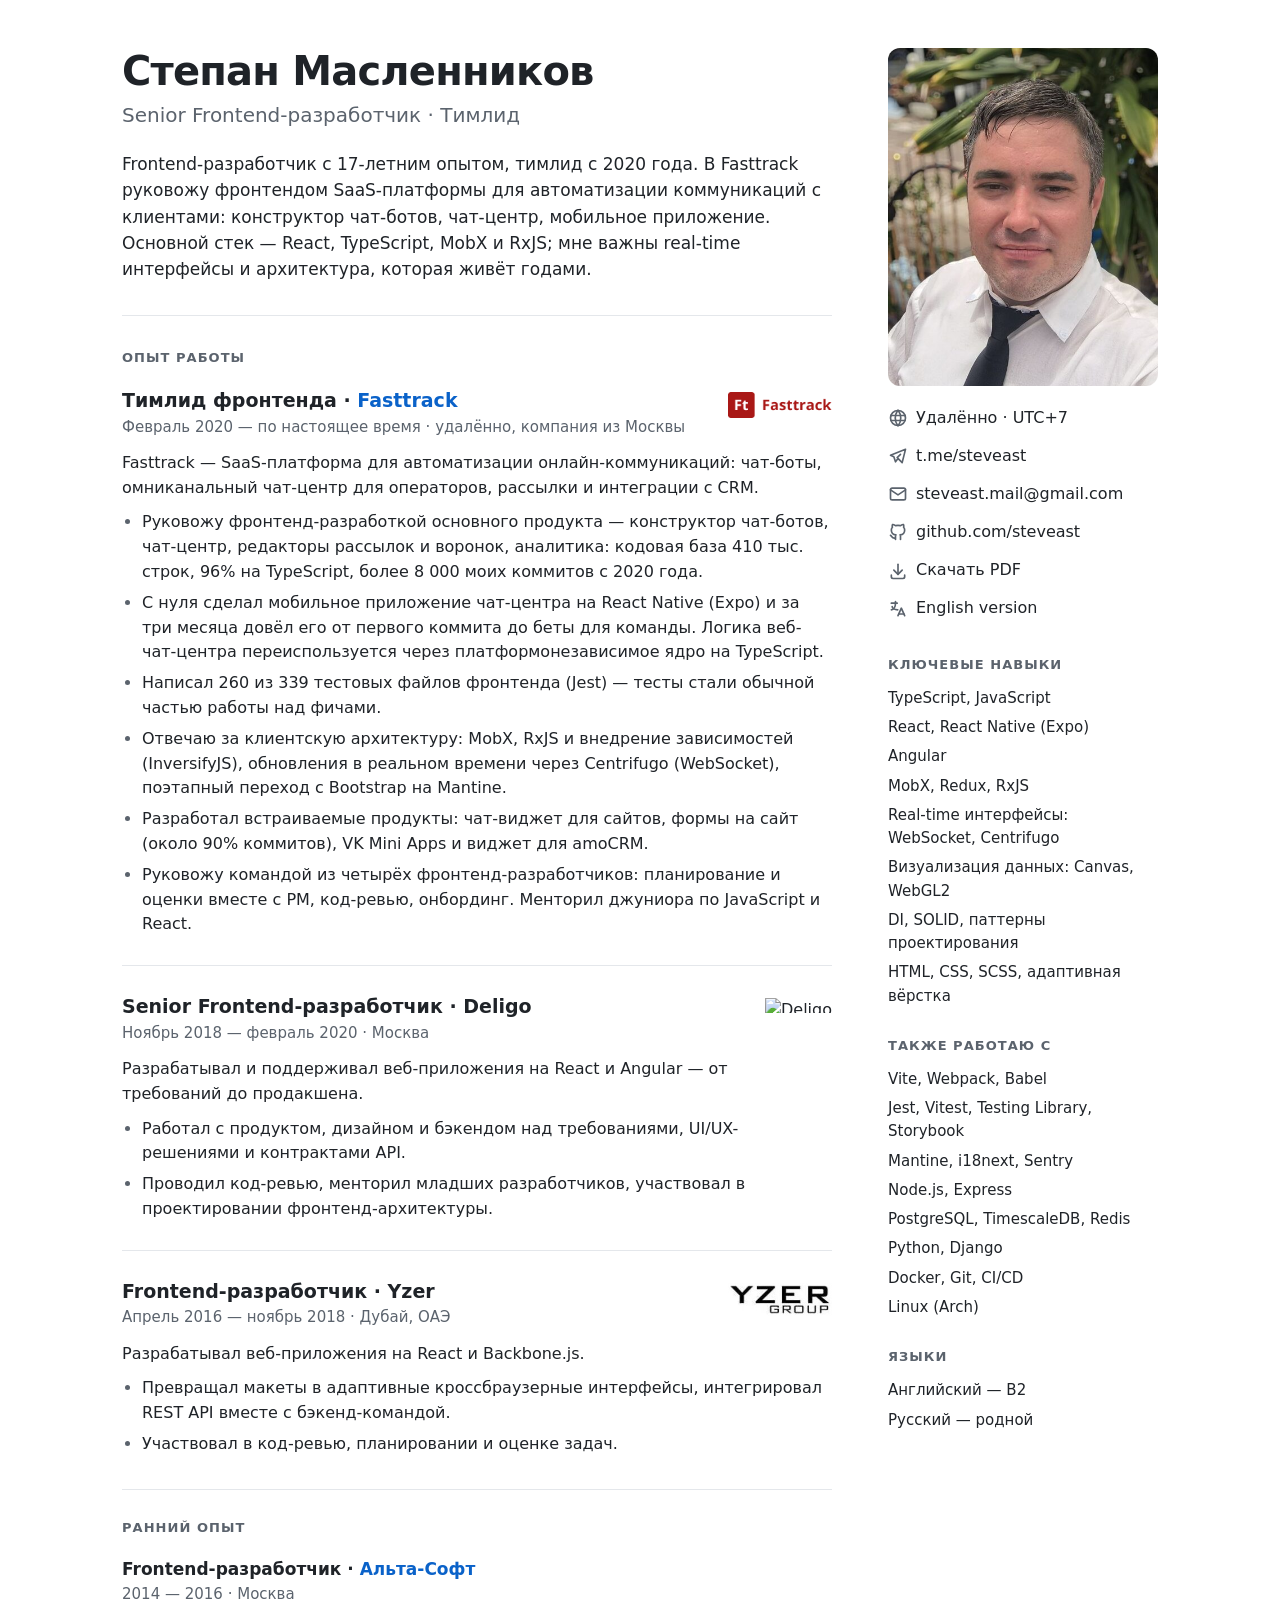
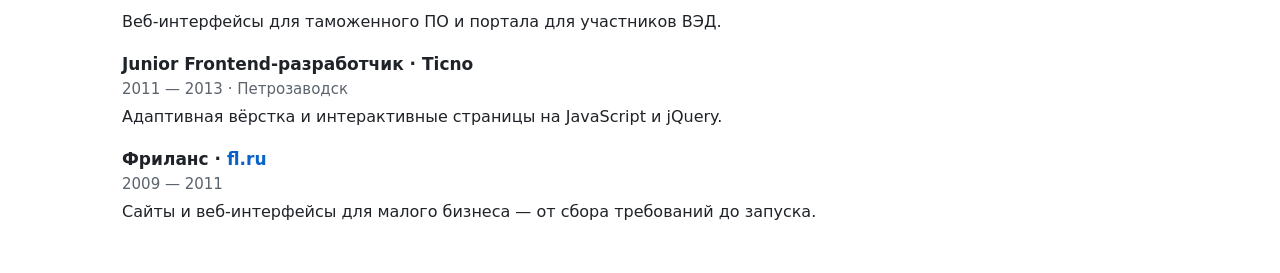
==== ru/index.html @ b56485cb "Rewrite resume, add Russian version and PDFs - Update content: still at Fasttrack, real metrics from" ====
<!DOCTYPE html>
<html lang="ru">
<head>
  <meta charset="utf-8">
  <meta name="viewport" content="width=device-width, initial-scale=1">
  <title>Степан Масленников — Senior Frontend-разработчик, тимлид</title>
  <meta name="description" content="Senior Frontend-разработчик и тимлид: React, TypeScript, MobX, RxJS, React Native. 17 лет в веб-разработке.">
  <meta name="robots" content="noindex">
  <link rel="canonical" href="https://steveast.github.io/steveast/ru/">
  <link rel="icon" href="../favicon.svg" type="image/svg+xml">

  <meta property="og:type" content="profile">
  <meta property="og:url" content="https://steveast.github.io/steveast/ru/">
  <meta property="og:title" content="Степан Масленников — Senior Frontend-разработчик, тимлид">
  <meta property="og:description" content="React, TypeScript, MobX, RxJS, React Native. 17 лет в веб-разработке, тимлид с 2020 года.">
  <meta property="og:image" content="https://steveast.github.io/steveast/i/photo.jpg">

  <link rel="stylesheet" href="../styles/style.css?v=7">
</head>
<body class="print-photo">
  <div class="page">
    <header class="intro">
      <h1>Степан Масленников</h1>
      <p class="role">Senior Frontend-разработчик · Тимлид</p>
      <p class="summary">
        Frontend-разработчик с 17-летним опытом, тимлид с 2020 года.
        В Fasttrack руковожу фронтендом SaaS-платформы для автоматизации коммуникаций с клиентами: конструктор чат-ботов, чат-центр, мобильное приложение.
        Основной стек — React, TypeScript, MobX и RxJS; мне важны real-time интерфейсы и архитектура, которая живёт годами.
      </p>
    </header>

    <aside class="sidebar">
      <div class="profile">
        <img class="photo" src="../i/photo.jpg" width="480" height="600" alt="Степан Масленников">

        <ul class="contacts">
          <li>
            <span class="contact">
              <svg viewBox="0 0 24 24" aria-hidden="true"><path d="M3 12a9 9 0 1 0 18 0a9 9 0 0 0 -18 0"/><path d="M3.6 9h16.8"/><path d="M3.6 15h16.8"/><path d="M11.5 3a17 17 0 0 0 0 18"/><path d="M12.5 3a17 17 0 0 1 0 18"/></svg>Удалённо · UTC+7
            </span>
          </li>
          <li>
            <a class="contact" href="https://t.me/steveast" target="_blank" rel="noopener">
              <svg viewBox="0 0 24 24" aria-hidden="true"><path d="M15 10l-4 4l6 6l4 -16l-18 7l4 2l2 6l3 -4"/></svg>t.me/steveast
            </a>
          </li>
          <li>
            <a class="contact" href="mailto:steveast.mail@gmail.com">
              <svg viewBox="0 0 24 24" aria-hidden="true"><path d="M3 7a2 2 0 0 1 2 -2h14a2 2 0 0 1 2 2v10a2 2 0 0 1 -2 2h-14a2 2 0 0 1 -2 -2v-10z"/><path d="M3 7l9 6l9 -6"/></svg>steveast.mail@gmail.com
            </a>
          </li>
          <li>
            <a class="contact" href="https://github.com/steveast" target="_blank" rel="noopener">
              <svg viewBox="0 0 24 24" aria-hidden="true"><path d="M9 19c-4.3 1.4 -4.3 -2.5 -6 -3m12 5v-3.5c0 -1 .1 -1.4 -.5 -2c2.8 -.3 5.5 -1.4 5.5 -6a4.6 4.6 0 0 0 -1.3 -3.2a4.2 4.2 0 0 0 -.1 -3.2s-1.1 -.3 -3.5 1.3a12.3 12.3 0 0 0 -6.2 0c-2.4 -1.6 -3.5 -1.3 -3.5 -1.3a4.2 4.2 0 0 0 -.1 3.2a4.6 4.6 0 0 0 -1.3 3.2c0 4.6 2.7 5.7 5.5 6c-.6 .6 -.6 1.2 -.5 2v3.5"/></svg>github.com/steveast
            </a>
          </li>
          <li class="screen-only">
            <a class="contact" href="../Stepan_Maslennikov_CV_ru.pdf" download>
              <svg viewBox="0 0 24 24" aria-hidden="true"><path d="M4 17v2a2 2 0 0 0 2 2h12a2 2 0 0 0 2 -2v-2"/><path d="M7 11l5 5l5 -5"/><path d="M12 4l0 12"/></svg>Скачать PDF
            </a>
          </li>
          <li class="screen-only">
            <a class="contact" href="../" hreflang="en" lang="en">
              <svg viewBox="0 0 24 24" aria-hidden="true"><path d="M4 5h7"/><path d="M9 3v2c0 4.418 -2.239 8 -5 8"/><path d="M5 9c0 2.144 2.952 3.908 6.7 4"/><path d="M12 20l4 -9l4 9"/><path d="M19.1 18h-6.2"/></svg>English version
            </a>
          </li>
        </ul>
      </div>

      <div class="skills">
        <section>
          <h2>Ключевые навыки</h2>
          <ul class="plain-list">
            <li>TypeScript, JavaScript</li>
            <li>React, React Native (Expo)</li>
            <li>Angular</li>
            <li>MobX, Redux, RxJS</li>
            <li>Real-time интерфейсы: WebSocket, Centrifugo</li>
            <li>Визуализация данных: Canvas, WebGL2</li>
            <li>DI, SOLID, паттерны проектирования</li>
            <li>HTML, CSS, SCSS, адаптивная вёрстка</li>
          </ul>
        </section>

        <section>
          <h2>Также работаю с</h2>
          <ul class="plain-list">
            <li>Vite, Webpack, Babel</li>
            <li>Jest, Vitest, Testing Library, Storybook</li>
            <li>Mantine, i18next, Sentry</li>
            <li>Node.js, Express</li>
            <li>PostgreSQL, TimescaleDB, Redis</li>
            <li>Python, Django</li>
            <li>Docker, Git, CI/CD</li>
            <li>Linux (Arch)</li>
          </ul>
        </section>

        <section>
          <h2>Языки</h2>
          <ul class="plain-list">
            <li>Английский — B2</li>
            <li>Русский — родной</li>
          </ul>
        </section>
      </div>
    </aside>

    <main class="content">
      <section>
        <h2>Опыт работы</h2>

        <article class="job">
          <img class="job-logo" src="../i/fstrk.png" width="282" height="72" alt="Fasttrack">
          <h3>Тимлид фронтенда · <a href="https://fstrk.io/" target="_blank" rel="noopener">Fasttrack</a></h3>
          <p class="job-meta">Февраль 2020 — по настоящее время · удалённо, компания из Москвы</p>
          <p>
            Fasttrack — SaaS-платформа для автоматизации онлайн-коммуникаций: чат-боты, омниканальный чат-центр
            для операторов, рассылки и интеграции с CRM.
          </p>
          <ul>
            <li>Руковожу фронтенд-разработкой основного продукта — конструктор чат-ботов, чат-центр, редакторы рассылок и воронок, аналитика: кодовая база 410&nbsp;тыс. строк, 96% на TypeScript, более 8&nbsp;000 моих коммитов с 2020 года.</li>
            <li>С нуля сделал мобильное приложение чат-центра на React Native (Expo) и за три месяца довёл его от первого коммита до беты для команды. Логика веб-чат-центра переиспользуется через платформонезависимое ядро на TypeScript.</li>
            <li>Написал 260 из 339 тестовых файлов фронтенда (Jest) — тесты стали обычной частью работы над фичами.</li>
            <li>Отвечаю за клиентскую архитектуру: MobX, RxJS и внедрение зависимостей (InversifyJS), обновления в реальном времени через Centrifugo (WebSocket), поэтапный переход с Bootstrap на Mantine.</li>
            <li>Разработал встраиваемые продукты: чат-виджет для сайтов, формы на сайт (около 90% коммитов), VK Mini Apps и виджет для amoCRM.</li>
            <li>Руковожу командой из четырёх фронтенд-разработчиков: планирование и оценки вместе с PM, код-ревью, онбординг. Менторил джуниора по JavaScript и React.</li>
          </ul>
        </article>

        <article class="job">
          <img class="job-logo" src="../i/deligo.png" width="150" height="34" alt="Deligo">
          <h3>Senior Frontend-разработчик · Deligo</h3>
          <p class="job-meta">Ноябрь 2018 — февраль 2020 · Москва</p>
          <p>Разрабатывал и поддерживал веб-приложения на React и Angular — от требований до продакшена.</p>
          <ul>
            <li>Работал с продуктом, дизайном и бэкендом над требованиями, UI/UX-решениями и контрактами API.</li>
            <li>Проводил код-ревью, менторил младших разработчиков, участвовал в проектировании фронтенд-архитектуры.</li>
          </ul>
        </article>

        <article class="job">
          <img class="job-logo" src="../i/yzer.jpg" width="176" height="57" alt="Yzer">
          <h3>Frontend-разработчик · Yzer</h3>
          <p class="job-meta">Апрель 2016 — ноябрь 2018 · Дубай, ОАЭ</p>
          <p>Разрабатывал веб-приложения на React и Backbone.js.</p>
          <ul>
            <li>Превращал макеты в адаптивные кроссбраузерные интерфейсы, интегрировал REST API вместе с бэкенд-командой.</li>
            <li>Участвовал в код-ревью, планировании и оценке задач.</li>
          </ul>
        </article>
      </section>

      <section>
        <h2>Ранний опыт</h2>
        <ul class="earlier">
          <li>
            <h3>Frontend-разработчик · <a href="https://www.alta.ru/" target="_blank" rel="noopener">Альта-Софт</a></h3>
            <p class="job-meta">2014 — 2016 · Москва</p>
            <p>Веб-интерфейсы для таможенного ПО и портала для участников ВЭД.</p>
          </li>
          <li>
            <h3>Junior Frontend-разработчик · Ticno</h3>
            <p class="job-meta">2011 — 2013 · Петрозаводск</p>
            <p>Адаптивная вёрстка и интерактивные страницы на JavaScript и jQuery.</p>
          </li>
          <li>
            <h3>Фриланс · <a href="https://www.fl.ru/users/driver3r/portfolio/" target="_blank" rel="noopener">fl.ru</a></h3>
            <p class="job-meta">2009 — 2011</p>
            <p>Сайты и веб-интерфейсы для малого бизнеса — от сбора требований до запуска.</p>
          </li>
        </ul>
      </section>
    </main>
  </div>
</body>
</html>
---- styles/style.css ----
:root {
  --text: #1f2328;
  --muted: #5b636d;
  --accent: #0a62c9;
  --border: #e4e7eb;
  --bg: #fff;
  --sidebar-width: 270px;
  color-scheme: light;
}

*,
*::before,
*::after {
  box-sizing: border-box;
}

html {
  -webkit-text-size-adjust: 100%;
  text-size-adjust: 100%;
}

body {
  margin: 0;
  background: var(--bg);
  color: var(--text);
  font: 16px/1.55 system-ui, -apple-system, "Segoe UI", Roboto, "Helvetica Neue", Arial, sans-serif;
}

h1,
h2,
h3,
p,
ul {
  margin: 0;
}

a {
  color: var(--accent);
  text-decoration: none;
}

a:hover {
  text-decoration: underline;
}

a:focus-visible {
  outline: 2px solid var(--accent);
  outline-offset: 2px;
  border-radius: 2px;
}

h2 {
  margin-bottom: 12px;
  color: var(--muted);
  font-size: 13px;
  font-weight: 700;
  letter-spacing: 0.08em;
  text-transform: uppercase;
}

/* Layout */

.page {
  display: grid;
  grid-template-columns: minmax(0, 1fr) var(--sidebar-width);
  grid-template-rows: auto 1fr;
  grid-template-areas:
    "intro   sidebar"
    "content sidebar";
  gap: 32px 56px;
  max-width: 1100px;
  margin: 0 auto;
  padding: 48px 32px;
}

.intro {
  grid-area: intro;
  padding-bottom: 32px;
  border-bottom: 1px solid var(--border);
}

.sidebar {
  grid-area: sidebar;
}

.content {
  grid-area: content;
}

/* Intro */

.intro h1 {
  font-size: 40px;
  line-height: 1.15;
  letter-spacing: -0.02em;
}

.role {
  margin: 6px 0 20px;
  color: var(--muted);
  font-size: 20px;
}

.summary {
  font-size: 17px;
}

/* Sidebar */

.photo {
  display: block;
  width: 100%;
  height: auto;
  margin-bottom: 20px;
  border-radius: 12px;
}

.contacts,
.plain-list,
.earlier {
  padding: 0;
  list-style: none;
}

.contacts,
.plain-list {
  display: grid;
}

.contacts {
  gap: 8px;
}

.contact {
  display: inline-flex;
  align-items: center;
  gap: 8px;
  color: var(--text);
  overflow-wrap: anywhere;
}

.contact svg {
  flex: none;
  width: 20px;
  height: 20px;
  fill: none;
  stroke: var(--muted);
  stroke-width: 2;
  stroke-linecap: round;
  stroke-linejoin: round;
}

.skills section {
  margin-top: 28px;
}

.plain-list {
  gap: 6px;
  font-size: 15px;
}

/* Experience */

.content > section + section {
  margin-top: 32px;
  padding-top: 28px;
  border-top: 1px solid var(--border);
}

.content h2 {
  margin-bottom: 20px;
}

.job {
  display: flow-root;
  margin-bottom: 28px;
  padding-bottom: 28px;
  border-bottom: 1px solid var(--border);
}

.job:last-child {
  margin-bottom: 0;
  padding-bottom: 0;
  border-bottom: 0;
}

.job h3,
.earlier h3 {
  font-size: 19px;
  line-height: 1.35;
}

.job-meta {
  margin: 2px 0 12px;
  color: var(--muted);
  font-size: 15px;
}

.job-logo {
  float: right;
  width: auto;
  height: auto;
  max-width: 104px;
  max-height: 52px;
  margin: 4px 0 12px 24px;
}

.job ul {
  margin-top: 10px;
  padding-left: 20px;
}

.job li + li {
  margin-top: 6px;
}

.job li::marker {
  color: var(--muted);
}

.earlier {
  display: grid;
  gap: 18px;
}

.earlier h3 {
  font-size: 17px;
}

.earlier .job-meta {
  margin-bottom: 4px;
}

/*
 * One column on phones and on paper. The PDF also goes through ATS parsers, and two columns
 * come out of it as interleaved lines. The sidebar splits up: contacts go under the intro,
 * skills after the experience.
 */

@media screen and (max-width: 760px), print {
  .page {
    grid-template-columns: minmax(0, 1fr);
    grid-template-rows: none;
    grid-template-areas: none;
  }

  .sidebar {
    display: contents;
  }

  .intro,
  .content {
    grid-area: auto;
  }

  .intro {
    order: 1;
    padding-bottom: 0;
    border-bottom: 0;
  }

  .profile {
    order: 2;
  }

  .content {
    order: 3;
  }

  .skills {
    order: 4;
  }

  .skills section:first-child {
    margin-top: 0;
  }
}

@media screen and (max-width: 760px) {
  .page {
    gap: 28px;
    padding: 24px 16px 40px;
  }

  .profile {
    display: flex;
    align-items: center;
    gap: 16px;
    padding: 20px 0;
    border-top: 1px solid var(--border);
    border-bottom: 1px solid var(--border);
  }

  .skills {
    padding-top: 28px;
    border-top: 1px solid var(--border);
  }

  .intro h1 {
    font-size: 30px;
  }

  .role {
    margin-bottom: 16px;
    font-size: 17px;
  }

  .summary {
    font-size: 16px;
  }

  .photo {
    flex: none;
    width: 112px;
    margin: 0;
  }

  .contact {
    font-size: 15px;
  }

  .job h3 {
    font-size: 18px;
  }

  .earlier h3 {
    font-size: 16px;
  }

  .job-logo {
    max-width: 72px;
    max-height: 36px;
    margin-left: 16px;
  }
}

/* Print and PDF */

@page {
  size: A4;
  margin: 14mm 16mm;
}

@media print {
  body {
    font-size: 9.5pt;
    line-height: 1.45;
  }

  a {
    color: inherit;
  }

  .screen-only,
  .photo {
    display: none;
  }

  .page {
    gap: 5mm;
    max-width: none;
    padding: 0;
  }

  h2 {
    margin-bottom: 2mm;
    font-size: 8pt;
    break-after: avoid;
  }

  .intro h1 {
    font-size: 22pt;
  }

  .role {
    margin: 1mm 0 3mm;
    font-size: 12pt;
  }

  .summary {
    font-size: 10pt;
  }

  .profile {
    padding: 2.5mm 0;
    border-top: 1px solid var(--border);
    border-bottom: 1px solid var(--border);
  }

  .contacts {
    display: flex;
    flex-wrap: wrap;
    gap: 1mm 6mm;
  }

  .contact {
    gap: 1.5mm;
    font-size: 9pt;
  }

  .contact svg {
    width: 3.5mm;
    height: 3.5mm;
  }

  .content > section + section {
    margin-top: 5mm;
    padding-top: 4mm;
  }

  .content h2 {
    margin-bottom: 3mm;
  }

  .job {
    break-inside: avoid;
    margin-bottom: 4mm;
    padding-bottom: 4mm;
  }

  .job h3 {
    font-size: 11pt;
  }

  .earlier {
    gap: 2.5mm;
  }

  .earlier li {
    break-inside: avoid;
  }

  .earlier h3 {
    font-size: 10pt;
  }

  .job-meta {
    margin-bottom: 1.5mm;
    font-size: 9pt;
  }

  .earlier .job-meta {
    margin-bottom: 0.5mm;
  }

  .job-logo {
    max-width: 22mm;
    max-height: 10mm;
    margin-left: 5mm;
  }

  .job ul {
    margin-top: 1.5mm;
    padding-left: 4.5mm;
  }

  .job li + li {
    margin-top: 1mm;
  }

  /*
   * On paper skills go before the experience: a recruiter scans the top third of the first page.
   * They read as lines of text, not as narrow columns.
   */
  .skills {
    order: 3;
  }

  .content {
    order: 4;
    padding-top: 4mm;
    border-top: 1px solid var(--border);
  }

  .skills section {
    margin-top: 3mm;
  }

  .plain-list {
    display: block;
    font-size: 9.5pt;
  }

  .plain-list li {
    display: inline;
  }

  .plain-list li + li::before {
    content: " · ";
    color: var(--muted);
  }
}

/* Russian CVs are expected to carry a photo, so the Russian page keeps it on paper. */

@media print {
  .print-photo .profile {
    display: flex;
    align-items: center;
    gap: 5mm;
  }

  .print-photo .photo {
    display: block;
    flex: none;
    width: 24mm;
    margin: 0;
    border-radius: 2mm;
  }

  .print-photo .contacts {
    display: grid;
    gap: 1mm;
  }
}
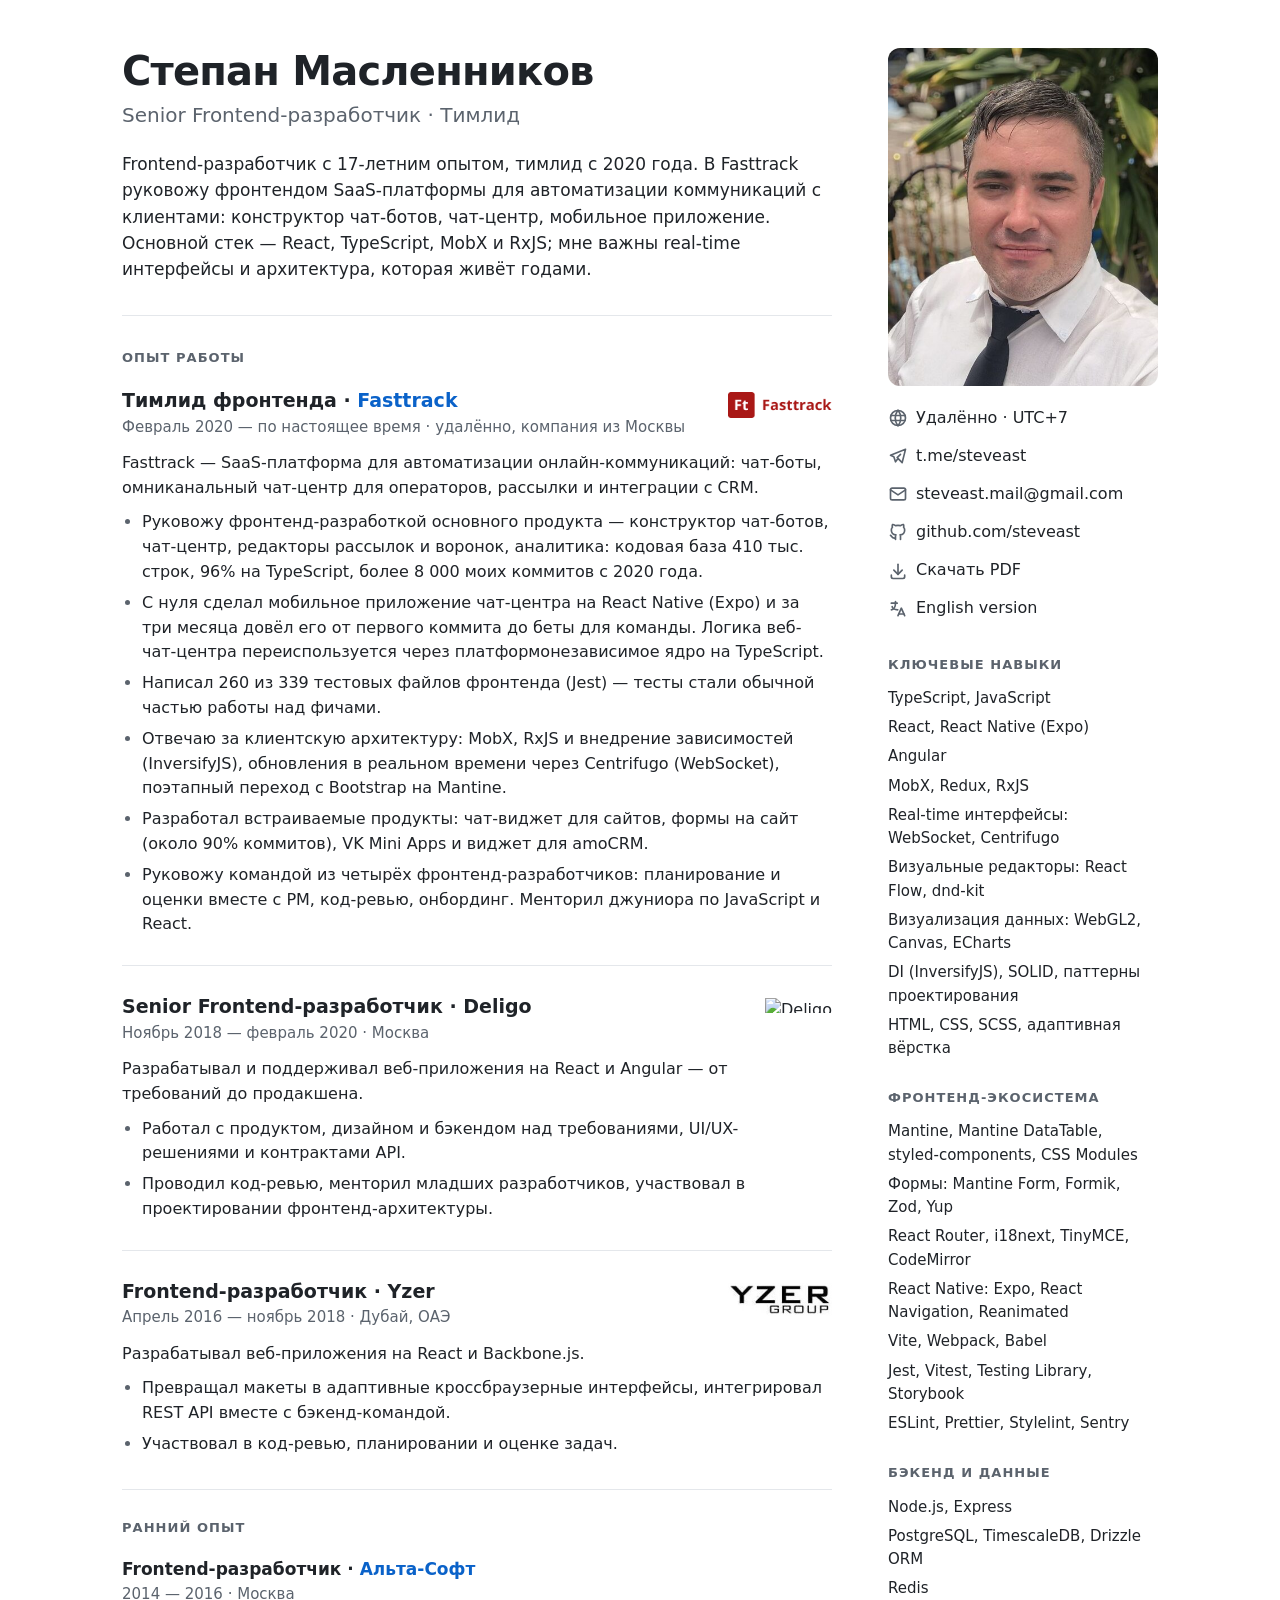
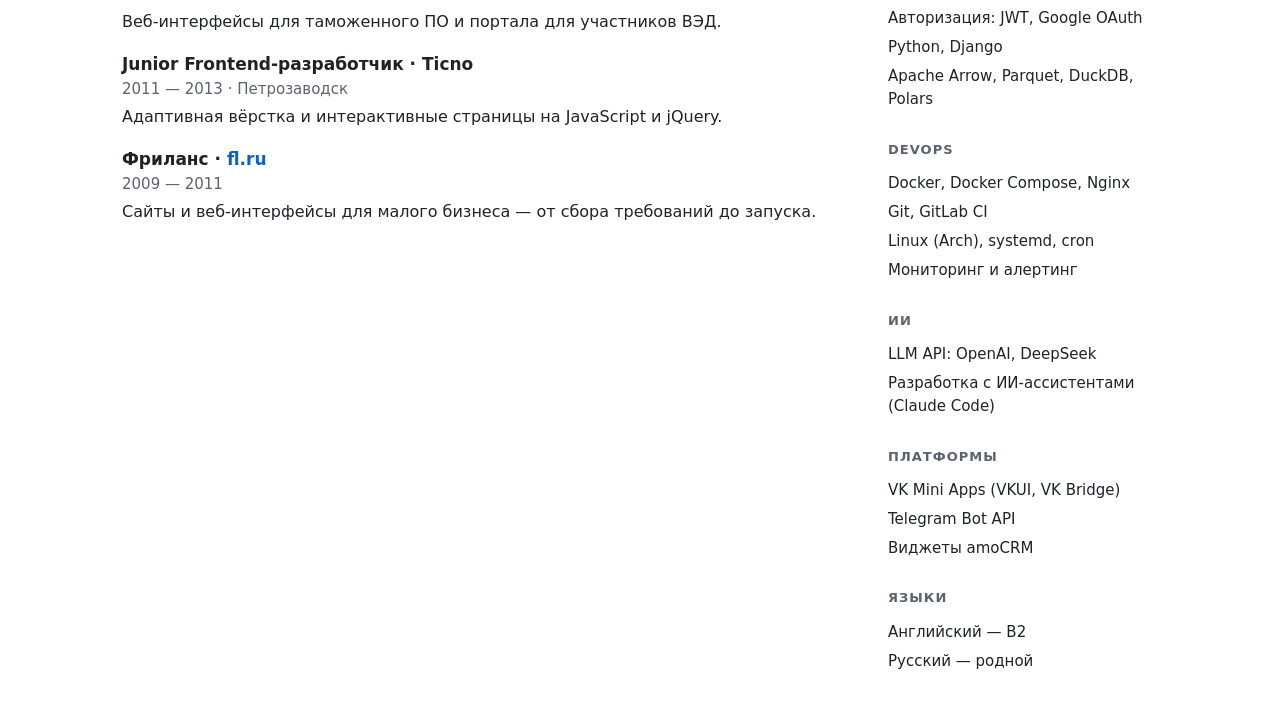
==== commit 771f95ab: "Expand skills from Fasttrack and side-project stacks - Split skills into groups: front-end ecosystem" ====
--- a/ru/index.html
+++ b/ru/index.html
@@ -15,7 +15,7 @@
   <meta property="og:description" content="React, TypeScript, MobX, RxJS, React Native. 17 лет в веб-разработке, тимлид с 2020 года.">
   <meta property="og:image" content="https://steveast.github.io/steveast/i/photo.jpg">
 
-  <link rel="stylesheet" href="../styles/style.css?v=7">
+  <link rel="stylesheet" href="../styles/style.css?v=8">
 </head>
 <body class="print-photo">
   <div class="page">
@@ -68,7 +68,7 @@
       </div>
 
       <div class="skills">
-        <section>
+        <section class="skills-core">
           <h2>Ключевые навыки</h2>
           <ul class="plain-list">
             <li>TypeScript, JavaScript</li>
@@ -76,23 +76,62 @@
             <li>Angular</li>
             <li>MobX, Redux, RxJS</li>
             <li>Real-time интерфейсы: WebSocket, Centrifugo</li>
-            <li>Визуализация данных: Canvas, WebGL2</li>
-            <li>DI, SOLID, паттерны проектирования</li>
+            <li>Визуальные редакторы: React Flow, dnd-kit</li>
+            <li>Визуализация данных: WebGL2, Canvas, ECharts</li>
+            <li>DI (InversifyJS), SOLID, паттерны проектирования</li>
             <li>HTML, CSS, SCSS, адаптивная вёрстка</li>
           </ul>
         </section>
 
         <section>
-          <h2>Также работаю с</h2>
-          <ul class="plain-list">
+          <h2>Фронтенд-экосистема</h2>
+          <ul class="plain-list">
+            <li>Mantine, Mantine DataTable, styled-components, CSS Modules</li>
+            <li>Формы: Mantine Form, Formik, Zod, Yup</li>
+            <li>React Router, i18next, TinyMCE, CodeMirror</li>
+            <li>React Native: Expo, React Navigation, Reanimated</li>
             <li>Vite, Webpack, Babel</li>
             <li>Jest, Vitest, Testing Library, Storybook</li>
-            <li>Mantine, i18next, Sentry</li>
+            <li>ESLint, Prettier, Stylelint, Sentry</li>
+          </ul>
+        </section>
+
+        <section>
+          <h2>Бэкенд и данные</h2>
+          <ul class="plain-list">
             <li>Node.js, Express</li>
-            <li>PostgreSQL, TimescaleDB, Redis</li>
+            <li>PostgreSQL, TimescaleDB, Drizzle ORM</li>
+            <li>Redis</li>
+            <li>Авторизация: JWT, Google OAuth</li>
             <li>Python, Django</li>
-            <li>Docker, Git, CI/CD</li>
-            <li>Linux (Arch)</li>
+            <li>Apache Arrow, Parquet, DuckDB, Polars</li>
+          </ul>
+        </section>
+
+        <section>
+          <h2>DevOps</h2>
+          <ul class="plain-list">
+            <li>Docker, Docker Compose, Nginx</li>
+            <li>Git, GitLab CI</li>
+            <li>Linux (Arch), systemd, cron</li>
+            <li>Мониторинг и алертинг</li>
+          </ul>
+        </section>
+
+        <section>
+          <h2>ИИ</h2>
+          <ul class="plain-list">
+            <li>LLM API: OpenAI, DeepSeek</li>
+            <li>Разработка с ИИ-ассистентами (Claude Code)</li>
+          </ul>
+        </section>
+
+        <section>
+          <h2>Платформы</h2>
+          <ul class="plain-list">
+            <li>VK Mini Apps (VKUI, VK Bridge)</li>
+            <li>Telegram Bot API</li>
+            <li>Виджеты amoCRM</li>
           </ul>
         </section>
 
--- a/styles/style.css
+++ b/styles/style.css
@@ -412,10 +412,20 @@
     margin-bottom: 3mm;
   }
 
+  /* A long job may continue on the next page, but its heading stays with its text. */
   .job {
-    break-inside: avoid;
     margin-bottom: 4mm;
     padding-bottom: 4mm;
+  }
+
+  .job h3,
+  .job-meta {
+    break-after: avoid;
+  }
+
+  .job p,
+  .job li {
+    break-inside: avoid;
   }
 
   .job h3 {
@@ -459,10 +469,19 @@
   }
 
   /*
-   * On paper skills go before the experience: a recruiter scans the top third of the first page.
-   * They read as lines of text, not as narrow columns.
+   * On paper core skills go before the experience: a recruiter scans the top third of the first page.
+   * The rest of the skills follow the experience. All of them read as lines of text, not narrow columns.
    */
   .skills {
+    display: contents;
+  }
+
+  .skills section {
+    order: 5;
+    margin-top: 0;
+  }
+
+  .skills .skills-core {
     order: 3;
   }
 
@@ -472,8 +491,9 @@
     border-top: 1px solid var(--border);
   }
 
-  .skills section {
-    margin-top: 3mm;
+  .skills-core + section {
+    padding-top: 4mm;
+    border-top: 1px solid var(--border);
   }
 
   .plain-list {
